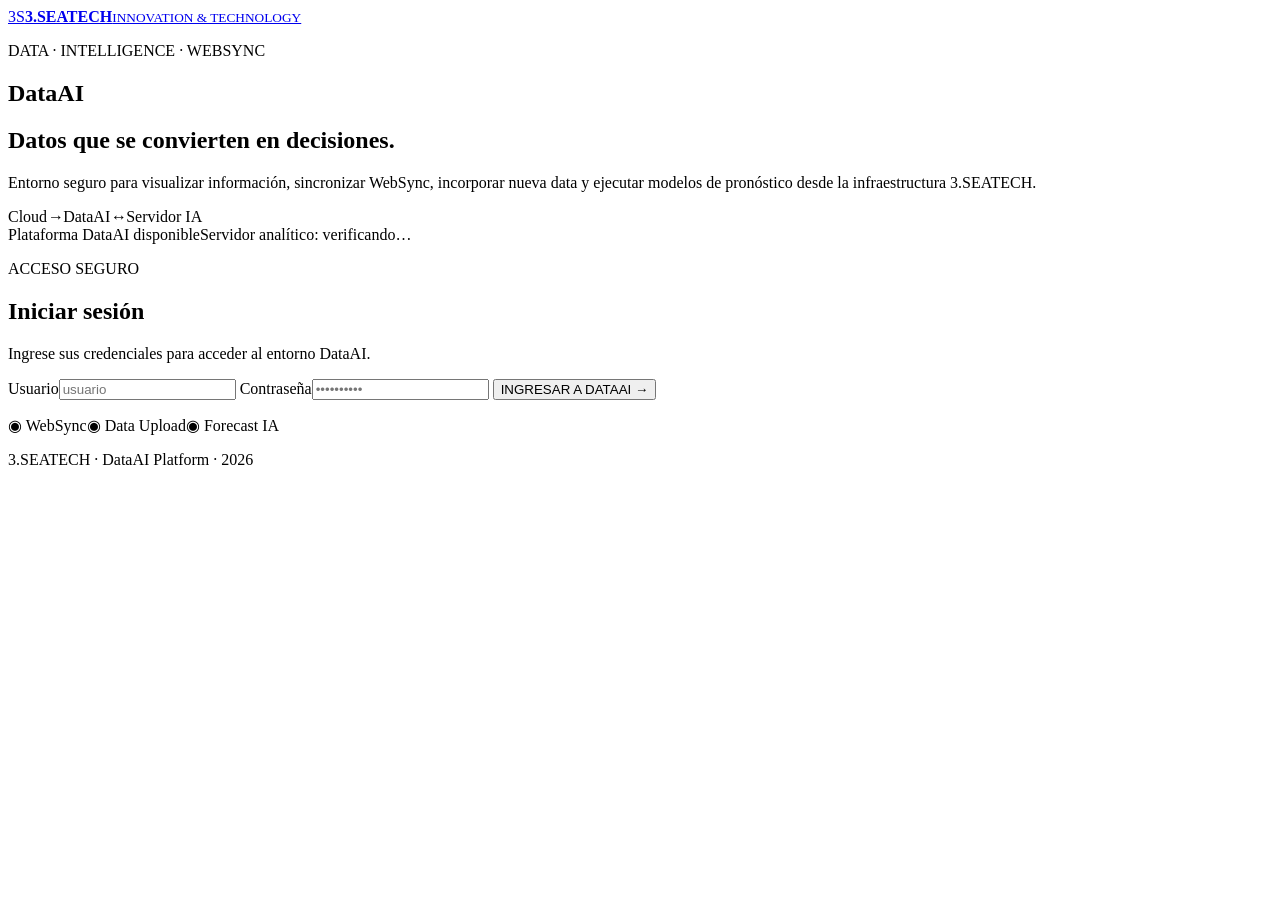
==== dataai/index.html @ 92abe1f4 "Agregar frontend independiente DataAI" ====
<!doctype html>
<html lang="es">
<head>
<meta charset="utf-8">
<meta name="viewport" content="width=device-width,initial-scale=1">
<meta name="theme-color" content="#061826">
<meta name="description" content="3.SEATECH DataAI — plataforma de datos, WebSync e inteligencia artificial.">
<title>3.SEATECH DataAI</title>
<link rel="stylesheet" href="styles.css">
</head>
<body>
<main class="shell">
<section class="intro">
  <a class="brand" href="https://3seatech.com" aria-label="Volver a 3.SEATECH"><span class="mark">3S</span><span><b>3.SEATECH</b><small>INNOVATION & TECHNOLOGY</small></span></a>
  <div class="intro-copy"><p class="eyebrow">DATA · INTELLIGENCE · WEBSYNC</p><h1>DataAI</h1><h2>Datos que se convierten en decisiones.</h2><p>Entorno seguro para visualizar información, sincronizar WebSync, incorporar nueva data y ejecutar modelos de pronóstico desde la infraestructura 3.SEATECH.</p></div>
  <div class="flow"><span>Cloud</span><i>→</i><span>DataAI</span><i>↔</i><span>Servidor IA</span></div>
</section>
<section class="access">
  <div class="status"><span class="dot"></span><span>Plataforma DataAI disponible</span><span id="apiState" class="api-state">Servidor analítico: verificando…</span></div>
  <div class="card">
    <p class="kicker">ACCESO SEGURO</p><h2>Iniciar sesión</h2><p class="muted">Ingrese sus credenciales para acceder al entorno DataAI.</p>
    <form id="loginForm">
      <label>Usuario<input id="user" name="user" autocomplete="username" required placeholder="usuario"></label>
      <label>Contraseña<input id="password" name="password" type="password" autocomplete="current-password" required placeholder="••••••••••"></label>
      <button type="submit">INGRESAR A DATAAI <span>→</span></button>
      <p id="loginMsg" class="message" aria-live="polite"></p>
    </form>
    <div class="features"><span>◉ WebSync</span><span>◉ Data Upload</span><span>◉ Forecast IA</span></div>
  </div>
  <p class="foot">3.SEATECH · DataAI Platform · 2026</p>
</section>
</main>
<script src="config.js"></script><script src="app.js"></script>
</body></html>
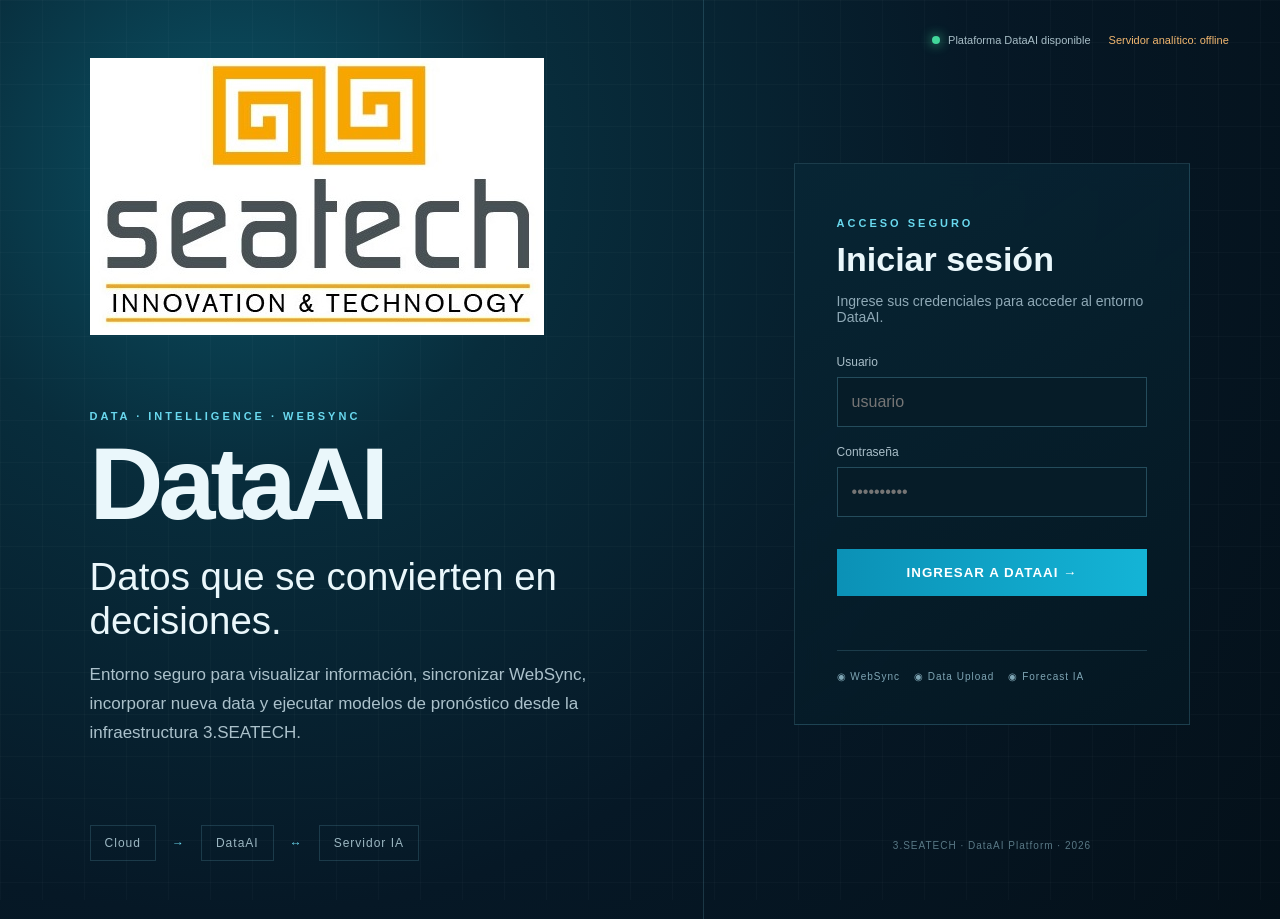
==== commit d51439ef: "Align DataAI frontend with 3SeaTech branding" ====
--- a/dataai/index.html
+++ b/dataai/index.html
@@ -11,7 +11,7 @@
 <body>
 <main class="shell">
 <section class="intro">
-  <a class="brand" href="https://3seatech.com" aria-label="Volver a 3.SEATECH"><span class="mark">3S</span><span><b>3.SEATECH</b><small>INNOVATION & TECHNOLOGY</small></span></a>
+  <a class="brand" href="https://3seatech.com" aria-label="Volver a 3.SEATECH"><span class="logo-box"><img src="../assets/logo-original.jpg?v=10" alt="3.SEATECH"></span></a>
   <div class="intro-copy"><p class="eyebrow">DATA · INTELLIGENCE · WEBSYNC</p><h1>DataAI</h1><h2>Datos que se convierten en decisiones.</h2><p>Entorno seguro para visualizar información, sincronizar WebSync, incorporar nueva data y ejecutar modelos de pronóstico desde la infraestructura 3.SEATECH.</p></div>
   <div class="flow"><span>Cloud</span><i>→</i><span>DataAI</span><i>↔</i><span>Servidor IA</span></div>
 </section>
@@ -30,5 +30,5 @@
   <p class="foot">3.SEATECH · DataAI Platform · 2026</p>
 </section>
 </main>
-<script src="config.js"></script><script src="app.js"></script>
+<script src="config.js?v=2"></script><script src="app.js?v=2"></script>
 </body></html>
--- a/dataai/styles.css
+++ b/dataai/styles.css
@@ -0,0 +1 @@
+:root{--navy:#061826;--blue:#0b9ec7;--cyan:#69d8ee;--ink:#eaf7fb;--muted:#8fa9b6;--line:rgba(130,205,225,.18);--panel:rgba(8,31,45,.86)}*{box-sizing:border-box}body{margin:0;min-height:100vh;font-family:Inter,Segoe UI,Arial,sans-serif;background:radial-gradient(circle at 18% 18%,#0b5265 0,#082d3c 24%,#061826 58%,#041019 100%);color:var(--ink)}body:before{content:"";position:fixed;inset:0;pointer-events:none;background-image:linear-gradient(rgba(255,255,255,.025) 1px,transparent 1px),linear-gradient(90deg,rgba(255,255,255,.025) 1px,transparent 1px);background-size:42px 42px}.shell{min-height:100vh;display:grid;grid-template-columns:1.1fr .9fr;position:relative}.intro{padding:58px 7vw;display:flex;flex-direction:column;justify-content:space-between;border-right:1px solid var(--line)}.brand{display:flex;gap:12px;align-items:center;color:#fff;text-decoration:none;width:max-content}.brand .mark{width:52px;height:52px;border:1px solid rgba(105,216,238,.55);display:grid;place-items:center;font-weight:800;color:var(--cyan);letter-spacing:-1px}.brand b{display:block;font-size:18px;letter-spacing:1.5px}.brand small{display:block;color:var(--muted);font-size:9px;letter-spacing:2px;margin-top:3px}.intro-copy{max-width:690px;margin:60px 0}.eyebrow,.kicker{font-size:11px;letter-spacing:3px;color:var(--cyan);font-weight:700}.intro h1{font-size:clamp(62px,8vw,118px);line-height:.85;margin:18px 0 28px;letter-spacing:-5px}.intro h2{font-size:clamp(24px,3vw,42px);font-weight:400;margin:0 0 18px}.intro-copy>p:last-child{max-width:600px;color:#abc1cb;font-size:17px;line-height:1.7}.flow{display:flex;align-items:center;gap:16px;color:#9cb7c2;font-size:12px;letter-spacing:1px}.flow span{border:1px solid var(--line);padding:10px 14px}.flow i{color:var(--cyan);font-style:normal}.access{padding:58px 7vw;display:flex;flex-direction:column;justify-content:center}.status{position:absolute;top:34px;right:4vw;display:flex;align-items:center;gap:8px;font-size:11px;color:#a7bdc6}.dot{width:8px;height:8px;border-radius:50%;background:#42d69a;box-shadow:0 0 12px #42d69a}.api-state{margin-left:10px;color:#7f99a5}.api-state.online{color:#65dba7}.api-state.offline{color:#f1b66f}.card{max-width:460px;width:100%;margin:auto;padding:42px;border:1px solid var(--line);background:linear-gradient(145deg,rgba(8,38,53,.93),rgba(5,23,34,.88));backdrop-filter:blur(12px)}.card h2{font-size:34px;margin:10px 0 8px}.muted{color:var(--muted);font-size:14px;margin-bottom:30px}label{display:block;font-size:12px;color:#a9bec8;margin:18px 0 8px}input{width:100%;margin-top:8px;padding:15px 14px;border:1px solid #244c5c;background:#061c28;color:#fff;outline:none;font-size:16px}input:focus{border-color:var(--cyan);box-shadow:0 0 0 3px rgba(105,216,238,.08)}button{width:100%;margin-top:24px;padding:16px;border:0;background:linear-gradient(90deg,#0b91b6,#14b4d6);color:#fff;font-weight:800;letter-spacing:1px;cursor:pointer}button:hover{filter:brightness(1.08)}button:disabled{opacity:.55;cursor:not-allowed}.message{min-height:20px;color:#f0b36d;font-size:12px;margin:12px 0 0}.features{border-top:1px solid var(--line);margin-top:22px;padding-top:20px;display:flex;gap:14px;flex-wrap:wrap;color:#7ea5b4;font-size:10px;letter-spacing:1px}.features span:before{color:var(--cyan)}.foot{text-align:center;color:#597885;font-size:10px;letter-spacing:1px}@media(max-width:820px){.shell{grid-template-columns:1fr}.intro{min-height:auto;padding:32px 7vw;border-right:0;border-bottom:1px solid var(--line)}.intro-copy{margin:45px 0 20px}.intro h1{font-size:68px}.flow{display:none}.access{padding:72px 7vw 34px}.status{position:absolute;top:auto;right:auto;left:7vw;transform:translateY(-46px)}.api-state{display:none}.card{padding:30px 24px}}
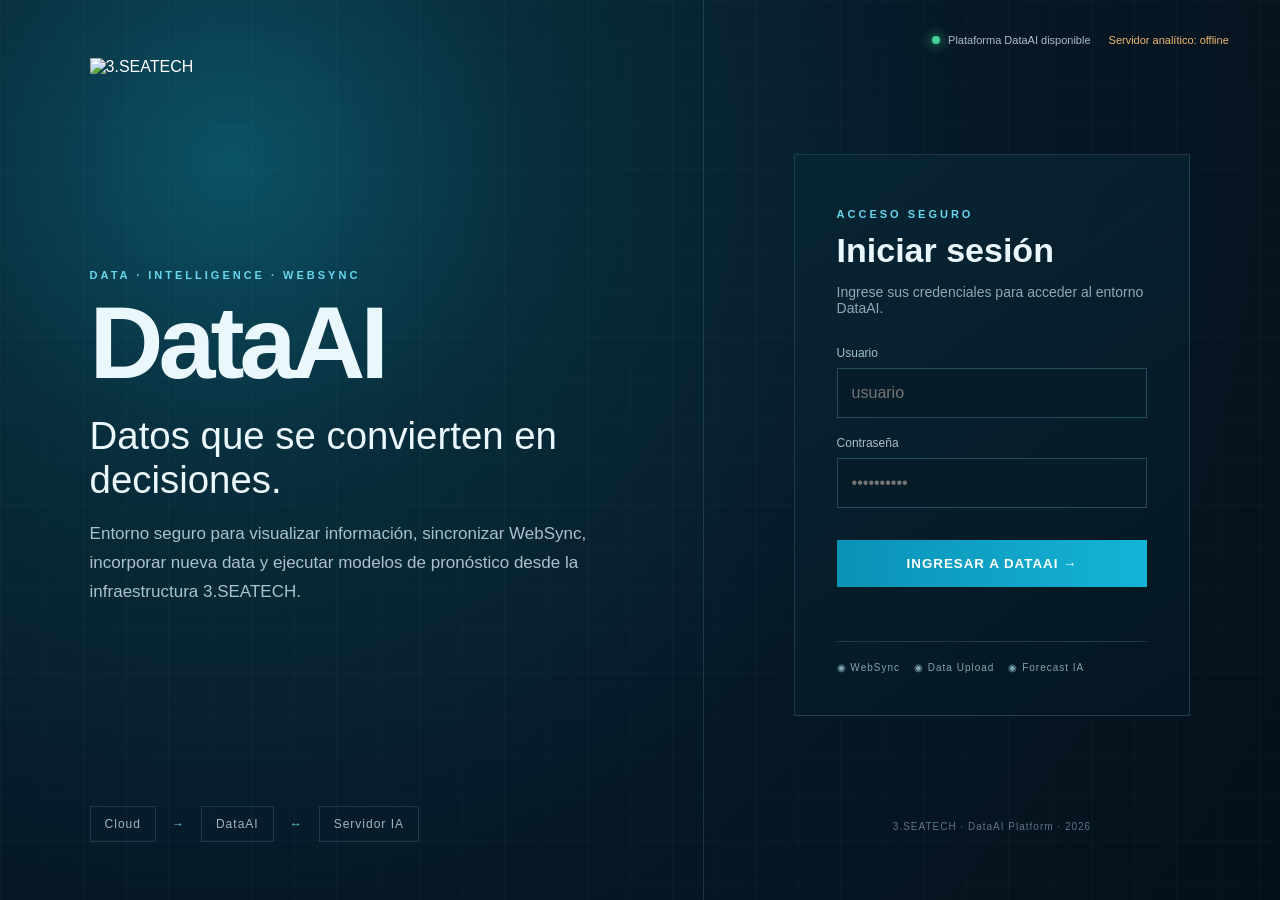
==== commit 30f34324: "Use corporate 3SeaTech logo and cache-busted DataAI theme" ====
--- a/dataai/index.html
+++ b/dataai/index.html
@@ -3,15 +3,15 @@
 <head>
 <meta charset="utf-8">
 <meta name="viewport" content="width=device-width,initial-scale=1">
-<meta name="theme-color" content="#061826">
+<meta name="theme-color" content="#023047">
 <meta name="description" content="3.SEATECH DataAI — plataforma de datos, WebSync e inteligencia artificial.">
 <title>3.SEATECH DataAI</title>
-<link rel="stylesheet" href="styles.css">
+<link rel="stylesheet" href="styles.css?v=20">
 </head>
 <body>
 <main class="shell">
 <section class="intro">
-  <a class="brand" href="https://3seatech.com" aria-label="Volver a 3.SEATECH"><span class="logo-box"><img src="../assets/logo-original.jpg?v=10" alt="3.SEATECH"></span></a>
+  <a class="brand" href="https://3seatech.com" aria-label="Volver a 3.SEATECH"><span class="logo-box"><img src="https://3seatech.com/assets/logo-original.jpg?v=10" alt="3.SEATECH"></span></a>
   <div class="intro-copy"><p class="eyebrow">DATA · INTELLIGENCE · WEBSYNC</p><h1>DataAI</h1><h2>Datos que se convierten en decisiones.</h2><p>Entorno seguro para visualizar información, sincronizar WebSync, incorporar nueva data y ejecutar modelos de pronóstico desde la infraestructura 3.SEATECH.</p></div>
   <div class="flow"><span>Cloud</span><i>→</i><span>DataAI</span><i>↔</i><span>Servidor IA</span></div>
 </section>
--- a/dataai/styles.css
+++ b/dataai/styles.css
@@ -1 +1 @@
-:root{--navy:#061826;--blue:#0b9ec7;--cyan:#69d8ee;--ink:#eaf7fb;--muted:#8fa9b6;--line:rgba(130,205,225,.18);--panel:rgba(8,31,45,.86)}*{box-sizing:border-box}body{margin:0;min-height:100vh;font-family:Inter,Segoe UI,Arial,sans-serif;background:radial-gradient(circle at 18% 18%,#0b5265 0,#082d3c 24%,#061826 58%,#041019 100%);color:var(--ink)}body:before{content:"";position:fixed;inset:0;pointer-events:none;background-image:linear-gradient(rgba(255,255,255,.025) 1px,transparent 1px),linear-gradient(90deg,rgba(255,255,255,.025) 1px,transparent 1px);background-size:42px 42px}.shell{min-height:100vh;display:grid;grid-template-columns:1.1fr .9fr;position:relative}.intro{padding:58px 7vw;display:flex;flex-direction:column;justify-content:space-between;border-right:1px solid var(--line)}.brand{display:flex;gap:12px;align-items:center;color:#fff;text-decoration:none;width:max-content}.brand .mark{width:52px;height:52px;border:1px solid rgba(105,216,238,.55);display:grid;place-items:center;font-weight:800;color:var(--cyan);letter-spacing:-1px}.brand b{display:block;font-size:18px;letter-spacing:1.5px}.brand small{display:block;color:var(--muted);font-size:9px;letter-spacing:2px;margin-top:3px}.intro-copy{max-width:690px;margin:60px 0}.eyebrow,.kicker{font-size:11px;letter-spacing:3px;color:var(--cyan);font-weight:700}.intro h1{font-size:clamp(62px,8vw,118px);line-height:.85;margin:18px 0 28px;letter-spacing:-5px}.intro h2{font-size:clamp(24px,3vw,42px);font-weight:400;margin:0 0 18px}.intro-copy>p:last-child{max-width:600px;color:#abc1cb;font-size:17px;line-height:1.7}.flow{display:flex;align-items:center;gap:16px;color:#9cb7c2;font-size:12px;letter-spacing:1px}.flow span{border:1px solid var(--line);padding:10px 14px}.flow i{color:var(--cyan);font-style:normal}.access{padding:58px 7vw;display:flex;flex-direction:column;justify-content:center}.status{position:absolute;top:34px;right:4vw;display:flex;align-items:center;gap:8px;font-size:11px;color:#a7bdc6}.dot{width:8px;height:8px;border-radius:50%;background:#42d69a;box-shadow:0 0 12px #42d69a}.api-state{margin-left:10px;color:#7f99a5}.api-state.online{color:#65dba7}.api-state.offline{color:#f1b66f}.card{max-width:460px;width:100%;margin:auto;padding:42px;border:1px solid var(--line);background:linear-gradient(145deg,rgba(8,38,53,.93),rgba(5,23,34,.88));backdrop-filter:blur(12px)}.card h2{font-size:34px;margin:10px 0 8px}.muted{color:var(--muted);font-size:14px;margin-bottom:30px}label{display:block;font-size:12px;color:#a9bec8;margin:18px 0 8px}input{width:100%;margin-top:8px;padding:15px 14px;border:1px solid #244c5c;background:#061c28;color:#fff;outline:none;font-size:16px}input:focus{border-color:var(--cyan);box-shadow:0 0 0 3px rgba(105,216,238,.08)}button{width:100%;margin-top:24px;padding:16px;border:0;background:linear-gradient(90deg,#0b91b6,#14b4d6);color:#fff;font-weight:800;letter-spacing:1px;cursor:pointer}button:hover{filter:brightness(1.08)}button:disabled{opacity:.55;cursor:not-allowed}.message{min-height:20px;color:#f0b36d;font-size:12px;margin:12px 0 0}.features{border-top:1px solid var(--line);margin-top:22px;padding-top:20px;display:flex;gap:14px;flex-wrap:wrap;color:#7ea5b4;font-size:10px;letter-spacing:1px}.features span:before{color:var(--cyan)}.foot{text-align:center;color:#597885;font-size:10px;letter-spacing:1px}@media(max-width:820px){.shell{grid-template-columns:1fr}.intro{min-height:auto;padding:32px 7vw;border-right:0;border-bottom:1px solid var(--line)}.intro-copy{margin:45px 0 20px}.intro h1{font-size:68px}.flow{display:none}.access{padding:72px 7vw 34px}.status{position:absolute;top:auto;right:auto;left:7vw;transform:translateY(-46px)}.api-state{display:none}.card{padding:30px 24px}}+:root{--navy:#061826;--blue:#0b9ec7;--cyan:#69d8ee;--brand:#023047;--brand2:#087f9c;--ink:#eaf7fb;--muted:#8fa9b6;--line:rgba(130,205,225,.18);--panel:rgba(8,31,45,.86)}*{box-sizing:border-box}body{margin:0;min-height:100vh;font-family:Inter,Segoe UI,Arial,sans-serif;background:radial-gradient(circle at 18% 18%,#0b5265 0,#082d3c 24%,#061826 58%,#041019 100%);color:var(--ink)}body:before{content:"";position:fixed;inset:0;pointer-events:none;background-image:linear-gradient(rgba(255,255,255,.025) 1px,transparent 1px),linear-gradient(90deg,rgba(255,255,255,.025) 1px,transparent 1px);background-size:42px 42px}.shell{min-height:100vh;display:grid;grid-template-columns:1.1fr .9fr;position:relative}.intro{padding:58px 7vw;display:flex;flex-direction:column;justify-content:space-between;border-right:1px solid var(--line)}.brand{display:flex;gap:12px;align-items:center;color:#fff;text-decoration:none;width:max-content}.logo-box{display:block;width:230px;max-width:52vw}.logo-box img{display:block;width:100%;height:auto;object-fit:contain}.brand .mark{width:52px;height:52px;border:1px solid rgba(105,216,238,.55);display:grid;place-items:center;font-weight:800;color:var(--cyan);letter-spacing:-1px}.brand b{display:block;font-size:18px;letter-spacing:1.5px}.brand small{display:block;color:var(--muted);font-size:9px;letter-spacing:2px;margin-top:3px}.intro-copy{max-width:690px;margin:60px 0}.eyebrow,.kicker{font-size:11px;letter-spacing:3px;color:var(--cyan);font-weight:700}.intro h1{font-size:clamp(62px,8vw,118px);line-height:.85;margin:18px 0 28px;letter-spacing:-5px}.intro h2{font-size:clamp(24px,3vw,42px);font-weight:400;margin:0 0 18px}.intro-copy>p:last-child{max-width:600px;color:#abc1cb;font-size:17px;line-height:1.7}.flow{display:flex;align-items:center;gap:16px;color:#9cb7c2;font-size:12px;letter-spacing:1px}.flow span{border:1px solid var(--line);padding:10px 14px}.flow i{color:var(--cyan);font-style:normal}.access{padding:58px 7vw;display:flex;flex-direction:column;justify-content:center}.status{position:absolute;top:34px;right:4vw;display:flex;align-items:center;gap:8px;font-size:11px;color:#a7bdc6}.dot{width:8px;height:8px;border-radius:50%;background:#42d69a;box-shadow:0 0 12px #42d69a}.api-state{margin-left:10px;color:#7f99a5}.api-state.online{color:#65dba7}.api-state.offline{color:#f1b66f}.card{max-width:460px;width:100%;margin:auto;padding:42px;border:1px solid var(--line);background:linear-gradient(145deg,rgba(8,38,53,.93),rgba(5,23,34,.88));backdrop-filter:blur(12px)}.card h2{font-size:34px;margin:10px 0 8px}.muted{color:var(--muted);font-size:14px;margin-bottom:30px}label{display:block;font-size:12px;color:#a9bec8;margin:18px 0 8px}input{width:100%;margin-top:8px;padding:15px 14px;border:1px solid #244c5c;background:#061c28;color:#fff;outline:none;font-size:16px}input:focus{border-color:var(--cyan);box-shadow:0 0 0 3px rgba(105,216,238,.08)}button{width:100%;margin-top:24px;padding:16px;border:0;background:linear-gradient(90deg,#0b91b6,#14b4d6);color:#fff;font-weight:800;letter-spacing:1px;cursor:pointer}button:hover{filter:brightness(1.08)}button:disabled{opacity:.55;cursor:not-allowed}.message{min-height:20px;color:#f0b36d;font-size:12px;margin:12px 0 0}.features{border-top:1px solid var(--line);margin-top:22px;padding-top:20px;display:flex;gap:14px;flex-wrap:wrap;color:#7ea5b4;font-size:10px;letter-spacing:1px}.features span:before{color:var(--cyan)}.foot{text-align:center;color:#597885;font-size:10px;letter-spacing:1px}@media(max-width:820px){.shell{grid-template-columns:1fr}.intro{min-height:auto;padding:32px 7vw;border-right:0;border-bottom:1px solid var(--line)}.intro-copy{margin:45px 0 20px}.intro h1{font-size:68px}.flow{display:none}.access{padding:72px 7vw 34px}.status{position:absolute;top:auto;right:auto;left:7vw;transform:translateY(-46px)}.api-state{display:none}.card{padding:30px 24px}}
